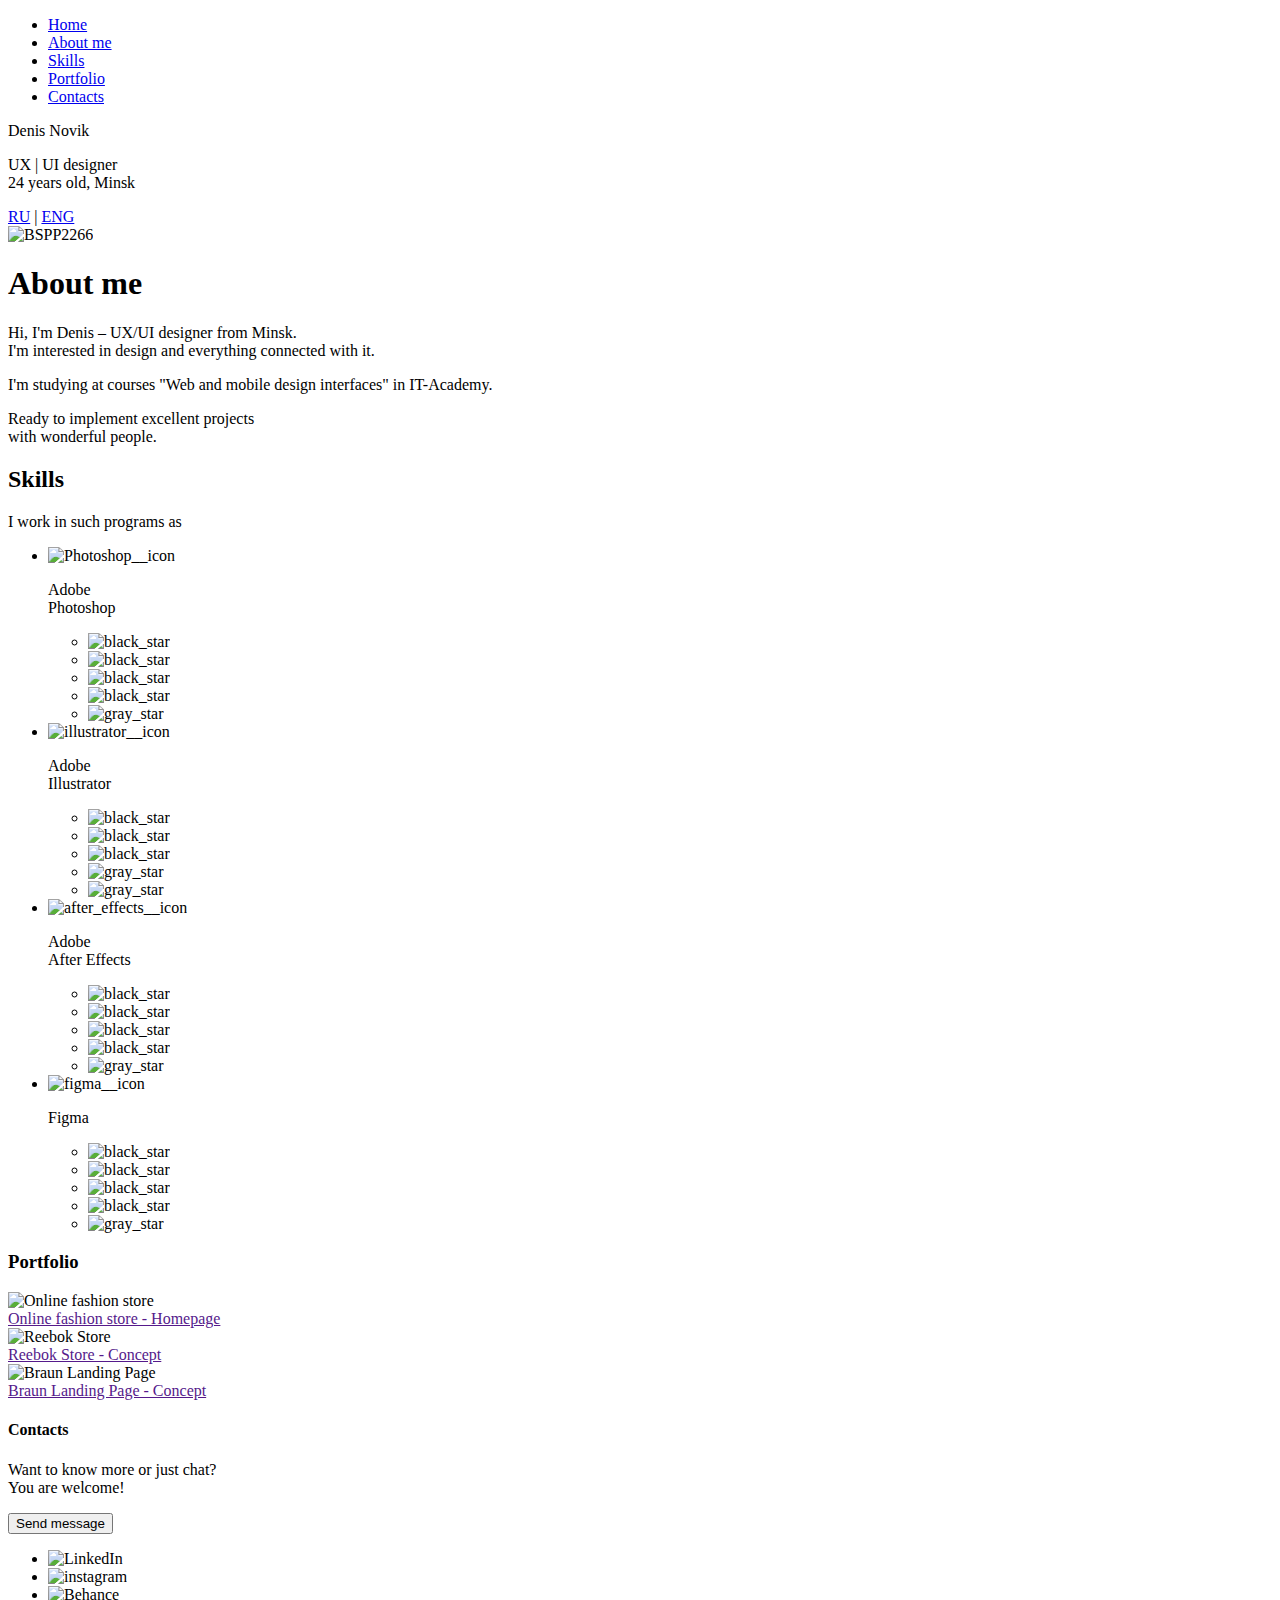
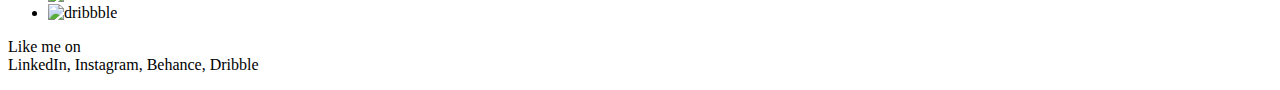
==== index.html @ ffacd22c "Rename index.en.html to index.html" ====
<!DOCTYPE html>
<html lang="en">
<head>
    <meta charset="UTF-8">
    <meta name="viewport" content="width=device-width, initial-scale=1.0">
    <title>Denis Novik</title>
    <link rel="stylesheet" href="C:\Users\User\Desktop\фигма\css\reset.css">
    <link rel="stylesheet" href="C:\Users\User\Desktop\фигма\css\style.css">
</head>
<body>
    <!-- шапка -->
    <div class="head">
        <header class="header">
        
            <nav class="header__nav">
                <ul class="header__list">
                    <li class="header__item">
                        <a href="#!" class="header__link__home">Home</a>
                    </li>
                    <li class="header__item">
                        <a href="#!" class="header__link">About me</a>
                    </li>
                    <li class="header__item">
                        <a href="#!" class="header__link">Skills</a>
                    </li>
                    <li class="header__item">
                        <a href="#!" class="header__link">Portfolio</a>
                    </li>
                    <li class="header__item">
                        <a href="#!" class="header__link">Contacts</a>
                    </li>
                </ul>
            </nav>
            
        </header>

        <div class="info">
            <p class="name">Denis Novik</p>
            <p class="about_denis">UX | UI designer <br> 24 years old, Minsk</p>
            <div class="lang"> <a href="index.ru.html" class="ru">RU</a> | <a href="index.en.html" class="en">ENG</a></div>
        </div>
        
        <div class="photo">
            <img src="./img/BSPP2266.jpg" alt="BSPP2266" class="photo" width="940">
        </div>
    </div>

    <!-- Блок “Обо мне” -->
    <div class="about_me__wrapper">
        <div class="background">
            <div class="about_me">
                <h1 class="about__title">About me</h1>
                <div class="about__wrapper">
                    <p class="about__subtitle">Hi, I'm Denis – UX/UI designer from Minsk. 
                       <br> I'm interested in design and everything connected with it.</p>
                    <p class="about__subtitle">I'm studying at courses "Web and mobile design 
                        interfaces" in IT-Academy.</p>
                    <p class="about__subtitle">Ready to implement excellent projects
                       <br> with wonderful people.</p>
                </div>
            </div>
        </div>
    </div>
    

    <!-- Раздел “Навыки” -->
    <div class="skills">
        <h2 class="skills__title">Skills</h2>
        <p class="skills_subtitle">I work in such programs as</p>
        <ul class="skills__programs">
            <li class="program__info">
                <img src="/img/Photoshop__icon.png" alt="Photoshop__icon">
                <p class="program__text">Adobe <br> Photoshop</p>               
                <ul class="stars">
                    <li class="star"><img src="/img/black_star.png" alt="black_star"></li>
                    <li class="star"><img src="/img/black_star.png" alt="black_star"></li>
                    <li class="star"><img src="/img/black_star.png" alt="black_star"></li>
                    <li class="star"><img src="/img/black_star.png" alt="black_star"></li>
                    <li class="star"><img src="/img/gray_star.png" alt="gray_star"></li>
                </ul>
            </li>
            <li class="program__info">
                <img src="/img/illustrator__icon.png" alt="illustrator__icon">
                <p class="program__text">Adobe <br> Illustrator</p>
                <ul class="stars">
                    <li class="star"><img src="/img/black_star.png" alt="black_star"></li>
                    <li class="star"><img src="/img/black_star.png" alt="black_star"></li>
                    <li class="star"><img src="/img/black_star.png" alt="black_star"></li>
                    <li class="star"><img src="/img/gray_star.png" alt="gray_star"></li>
                    <li class="star"><img src="/img/gray_star.png" alt="gray_star"></li>
                </ul>
            </li>
            <li class="program__info">
                <img src="/img/after_effects__icon.png" alt="after_effects__icon">
                <p class="program__text">Adobe <br> After Effects</p>
                <ul class="stars">
                    <li class="star"><img src="/img/black_star.png" alt="black_star"></li>
                    <li class="star"><img src="/img/black_star.png" alt="black_star"></li>
                    <li class="star"><img src="/img/black_star.png" alt="black_star"></li>
                    <li class="star"><img src="/img/black_star.png" alt="black_star"></li>
                    <li class="star"><img src="/img/gray_star.png" alt="gray_star"></li>
                </ul>
            </li>
            <li class="program__info">
                <img src="/img/figma__icon.png" alt="figma__icon">
                <p class="program__text">Figma</p>
                <ul class="stars">
                    <li class="star"><img src="/img/black_star.png" alt="black_star"></li>
                    <li class="star"><img src="/img/black_star.png" alt="black_star"></li>
                    <li class="star"><img src="/img/black_star.png" alt="black_star"></li>
                    <li class="star"><img src="/img/black_star.png" alt="black_star"></li>
                    <li class="star"><img src="/img/gray_star.png" alt="gray_star"></li>
                </ul>
            </li>
        </ul>
    </div>

    <!-- Портфолио -->
    <div class="background">
        <div class="portfolio">
            <h3 class="portfolio__title">Portfolio</h3>
            <img src="/img/Слой 8.png" alt="Online fashion store">
            <div class="portfolio__link__holder">
                <a href="" class="portfolio__link">Online fashion store - Homepage</a>
            </div>
            <img src="/img/reebok_web.png" alt="Reebok Store">
            <div class="portfolio__link__holder">
                <a href="" class="portfolio__link">Reebok Store - Concept</a>
            </div>
            <img src="/img/braun.png" alt="Braun Landing Page">
            <div class="portfolio__link__holder">
                <a href="" class="portfolio__link">Braun Landing Page - Concept</a>
            </div>
        </div>
    </div>  

    <!-- Футер -->
    <div class="footer">
        <h4 class="footer__title">Contacts</h4>
        <p class="footer__subtitle">Want to know more or just chat? <br> You are welcome!</p>
        <div class="button">
            <button class="send_message">Send message</button>
        </div>
        <ul class="contacts__list">
            <li class="contacts_link"><img src="/img/LinkedIn.png" alt="LinkedIn"></li>
            <li class="contacts_link"><img src="/img/inst.png" alt="instagram"></li>
            <li class="contacts_link"><img src="/img/Behance.png" alt="Behance"></li>
            <li class="contacts_link"><img src="/img/dribbble.png" alt="dribbble "></li>
        </ul>
        <p class="like_me">Like me on <br> LinkedIn, Instagram, Behance, Dribble</p>
    </div>
</body>
</html>
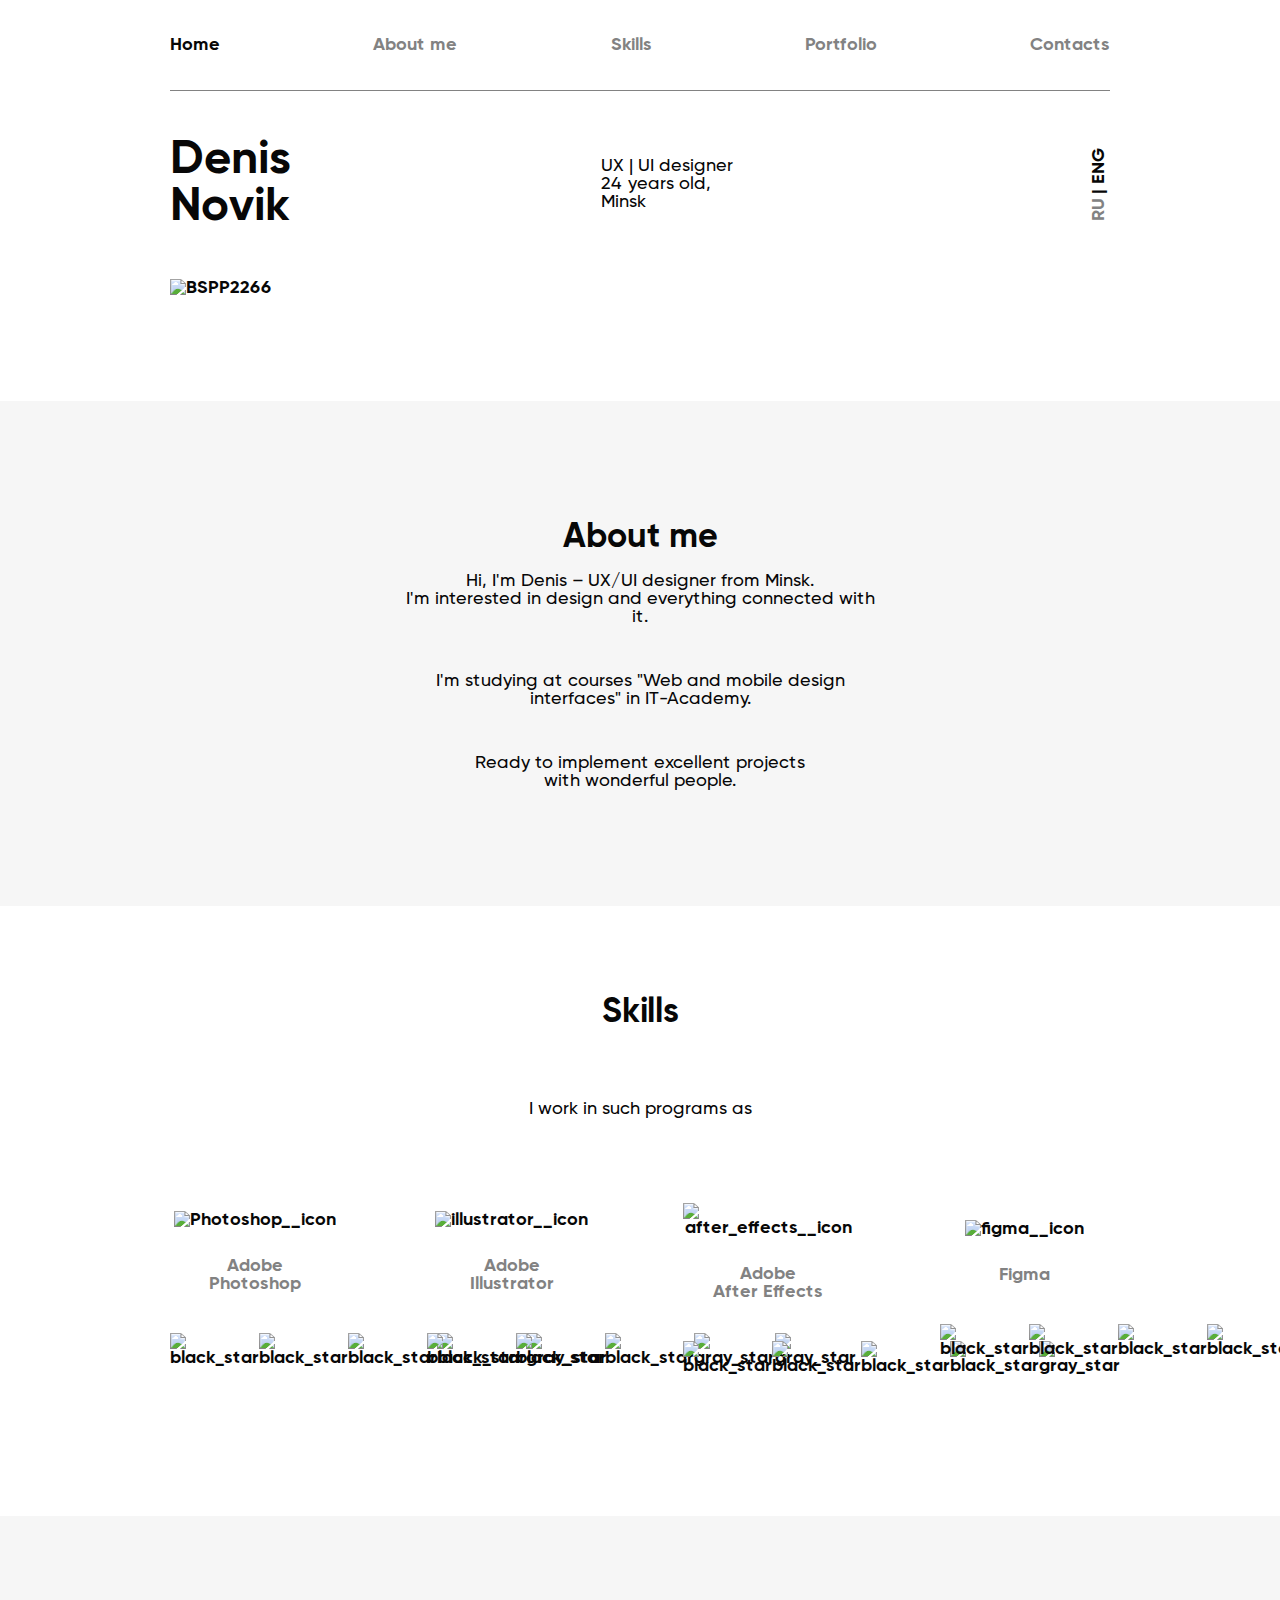
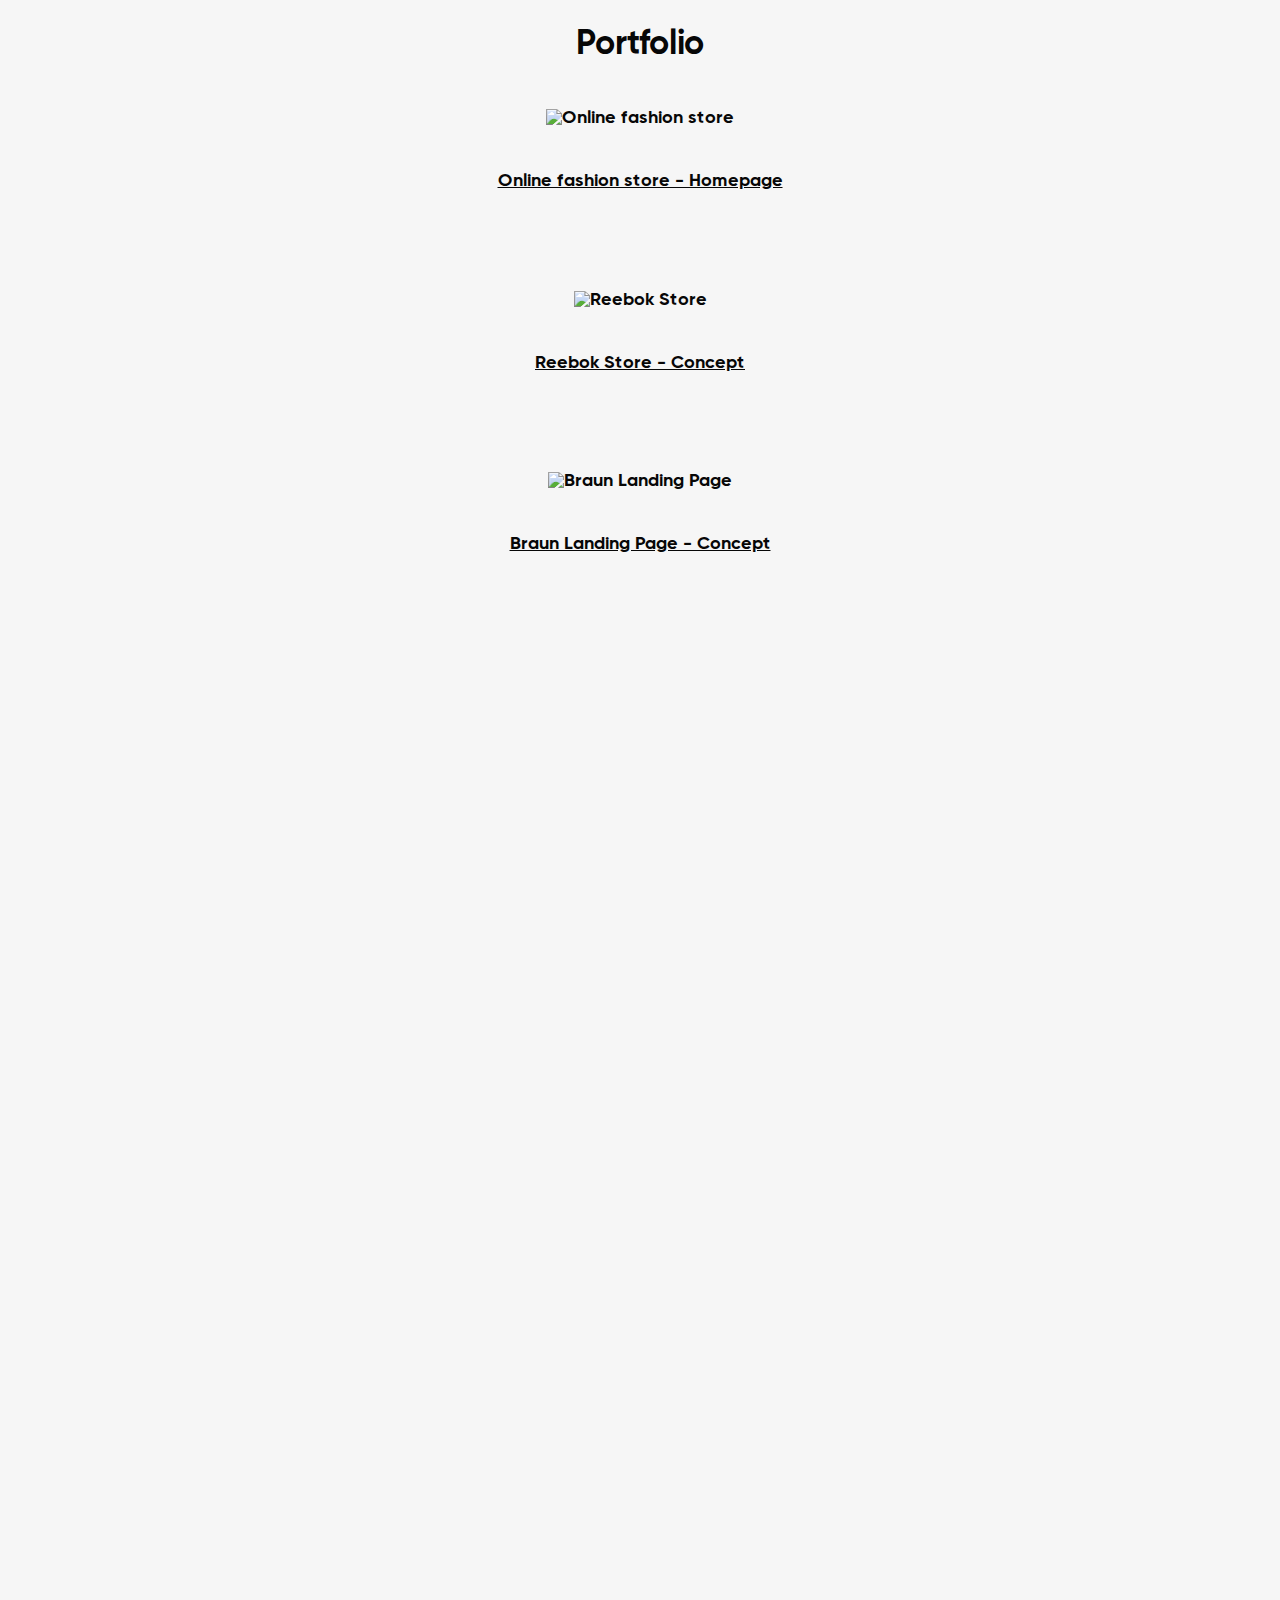
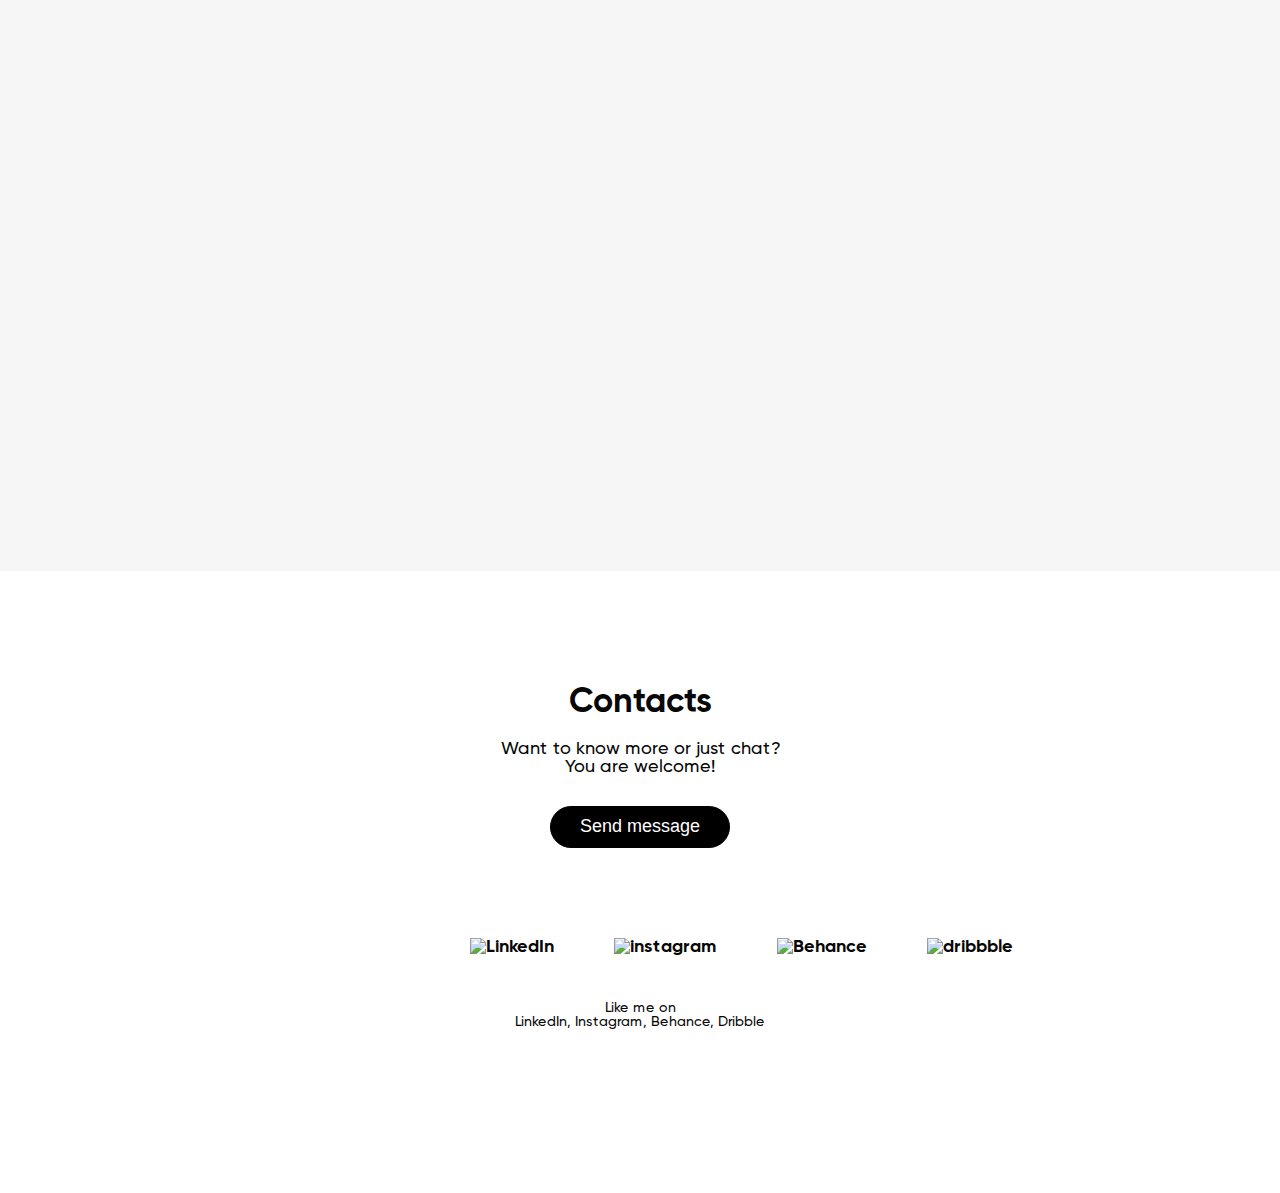
==== commit c1583448: "changed css" ====
--- a/index.html
+++ b/index.html
@@ -4,8 +4,8 @@
     <meta charset="UTF-8">
     <meta name="viewport" content="width=device-width, initial-scale=1.0">
     <title>Denis Novik</title>
-    <link rel="stylesheet" href="C:\Users\User\Desktop\фигма\css\reset.css">
-    <link rel="stylesheet" href="C:\Users\User\Desktop\фигма\css\style.css">
+    <link rel="stylesheet" href="reset.css">
+    <link rel="stylesheet" href="style.css">
 </head>
 <body>
     <!-- шапка -->
--- a/style.css
+++ b/style.css
@@ -0,0 +1,229 @@
+@font-face {
+    font-family: 'Gilroy';
+    src: url('../fonts/Gilroy-Medium.eot');
+    src: local('Gilroy Medium'), local('Gilroy-Medium'),
+        url('../fonts/Gilroy-Medium.eot?#iefix') format('embedded-opentype'),
+        url('../fonts/Gilroy-Medium.woff2') format('woff2'),
+        url('../fonts/Gilroy-Medium.woff') format('woff'),
+        url('../fonts/Gilroy-Medium.ttf') format('truetype');
+    font-weight: 500;
+    font-style: normal;
+}
+@font-face {
+    font-family: 'Gilroy';
+    src: url('../fonts/Gilroy-Bold.eot');
+    src: local('Gilroy Bold'), local('Gilroy-Bold'),
+        url('../fonts/Gilroy-Bold.eot?#iefix') format('embedded-opentype'),
+        url('../fonts/Gilroy-Bold.woff2') format('woff2'),
+        url('../fonts/Gilroy-Bold.woff') format('woff'),
+        url('../fonts/Gilroy-Bold.ttf') format('truetype');
+    font-weight: bold;
+    font-style: normal;
+}
+/* ОСНОВНОЕ */
+html{
+    background: #FFFFFF;
+}
+body{
+    font-family: 'Gilroy';
+    font-weight: bold;
+    font-style: normal;
+    font-size: 18px;
+    color: rgba(7, 7, 7);
+}
+.head{
+    width: 940px;
+    margin: auto;
+}
+.background{
+    background: #F6F6F6;
+}
+img:hover{
+    cursor: pointer;
+}
+/* ШАПКА */
+.header{
+    width: 940px;
+    border-bottom: 1px solid #828282;
+    position: fixed;
+    top: 0;
+    z-index:99999999;
+}
+.header__list{
+    background: white;
+    height: 90px;
+    list-style: none;
+    display: flex;
+    flex-wrap: wrap;
+    align-items: center;
+    justify-content: space-between;
+}
+.header__item{
+    font-weight: bold;
+}
+.header__link{
+    text-decoration: none;
+    color: rgba(130, 130, 130);
+    line-height: 22px;
+}
+.header__link__home{
+    text-decoration: none;
+    color: inherit;
+}
+.header__item:hover, .header__item:focus, .header__item:active{
+    opacity: .75;
+}
+.info{
+    display:  flex;
+    align-items: center;
+    justify-content: space-between;
+    margin-top: 90px;
+    height: 188px;
+}
+.name{
+    font-size: 47px;
+    max-width: 125px;
+}
+.about_denis{
+    max-width: 155px;
+    font-weight: 500;
+}
+.lang{
+    transform: rotate(270deg);
+    margin-right: -26px;
+}
+.ru{
+    color: #828282;
+    text-decoration: none;
+}
+.en{
+    color: inherit;
+    text-decoration: none;
+}
+/* ОБО МНЕ */
+.about_me__wrapper{
+    padding-top: 104px;
+}
+.about_me{
+    margin-top: 103;
+    width: 940px;
+    margin: auto;
+    height: 505px;
+    text-align: center;
+}
+.about__title{
+    padding-top: 120px;
+    padding-bottom: 17px;
+    font-size: 34px;
+}
+.about__wrapper{
+    display: flex;
+    flex-direction: column;
+    align-items: center;
+    justify-content: space-between;
+    height: 218px;
+}
+.about__subtitle{
+    font-weight: 500;
+    max-width: 485px;
+}
+/* НАВЫКИ */
+.skills{
+    width: 940px;
+    margin: auto;
+    text-align: center;
+    height: 610px;
+}
+.skills__title{
+    padding-top: 90px;
+    font-size: 34px;
+    padding-bottom: 70px;
+}
+.wrapper__skills{
+    display: flex;
+    flex-direction: column;
+    align-items: center;
+    justify-content: space-between;
+}
+.skills_subtitle{
+    font-weight: 500;
+    padding-bottom: 85px;
+}
+.skills__programs{
+    display: flex;
+    align-items: center;
+    justify-content: space-between;
+}
+.program__text{
+    color: rgba(130, 130, 130, 1);
+    padding-top: 28px;
+    padding-bottom: 40px;
+}
+.program__info{
+    width: 170px;
+}
+.stars{
+    display: flex;
+    align-items: center;
+    justify-content: space-between;
+}
+/* ПОРТФОЛИО */
+.portfolio{
+    width: 940px;
+    margin: auto;
+    text-align: center;
+    height: 2255px;
+}
+.portfolio__title{
+    padding-top: 112px;
+    padding-bottom: 47px;
+    font-size: 34px;
+}
+.portfolio__link{
+    color: inherit;
+}
+.portfolio__link__holder{
+    padding-top: 45px;
+    padding-bottom: 100px;
+}
+
+
+/* ФУТЕР */
+.footer{
+    width: 940px;
+    margin: auto;
+    text-align: center;
+    height: 622px;
+}
+.footer__title{
+    padding-top: 115px;
+    padding-bottom: 20px;
+    font-size: 34px;
+}
+.footer__subtitle{
+    font-weight: 500;
+    padding-bottom: 30px;
+}
+.button{
+    padding-bottom: 90px;
+}
+.send_message{
+    color: white;
+    background: black;
+    width: 180px;
+    height: 42px;
+    border: 1px solid black;
+    border-radius: 30px;
+}
+.contacts__list{
+    display: flex;
+    padding-left: 300px;
+    padding-bottom: 45px;
+}
+.contacts_link{
+    padding-right: 60px;
+}
+.like_me{
+    font-weight: 500;
+    font-size: 14px;
+}
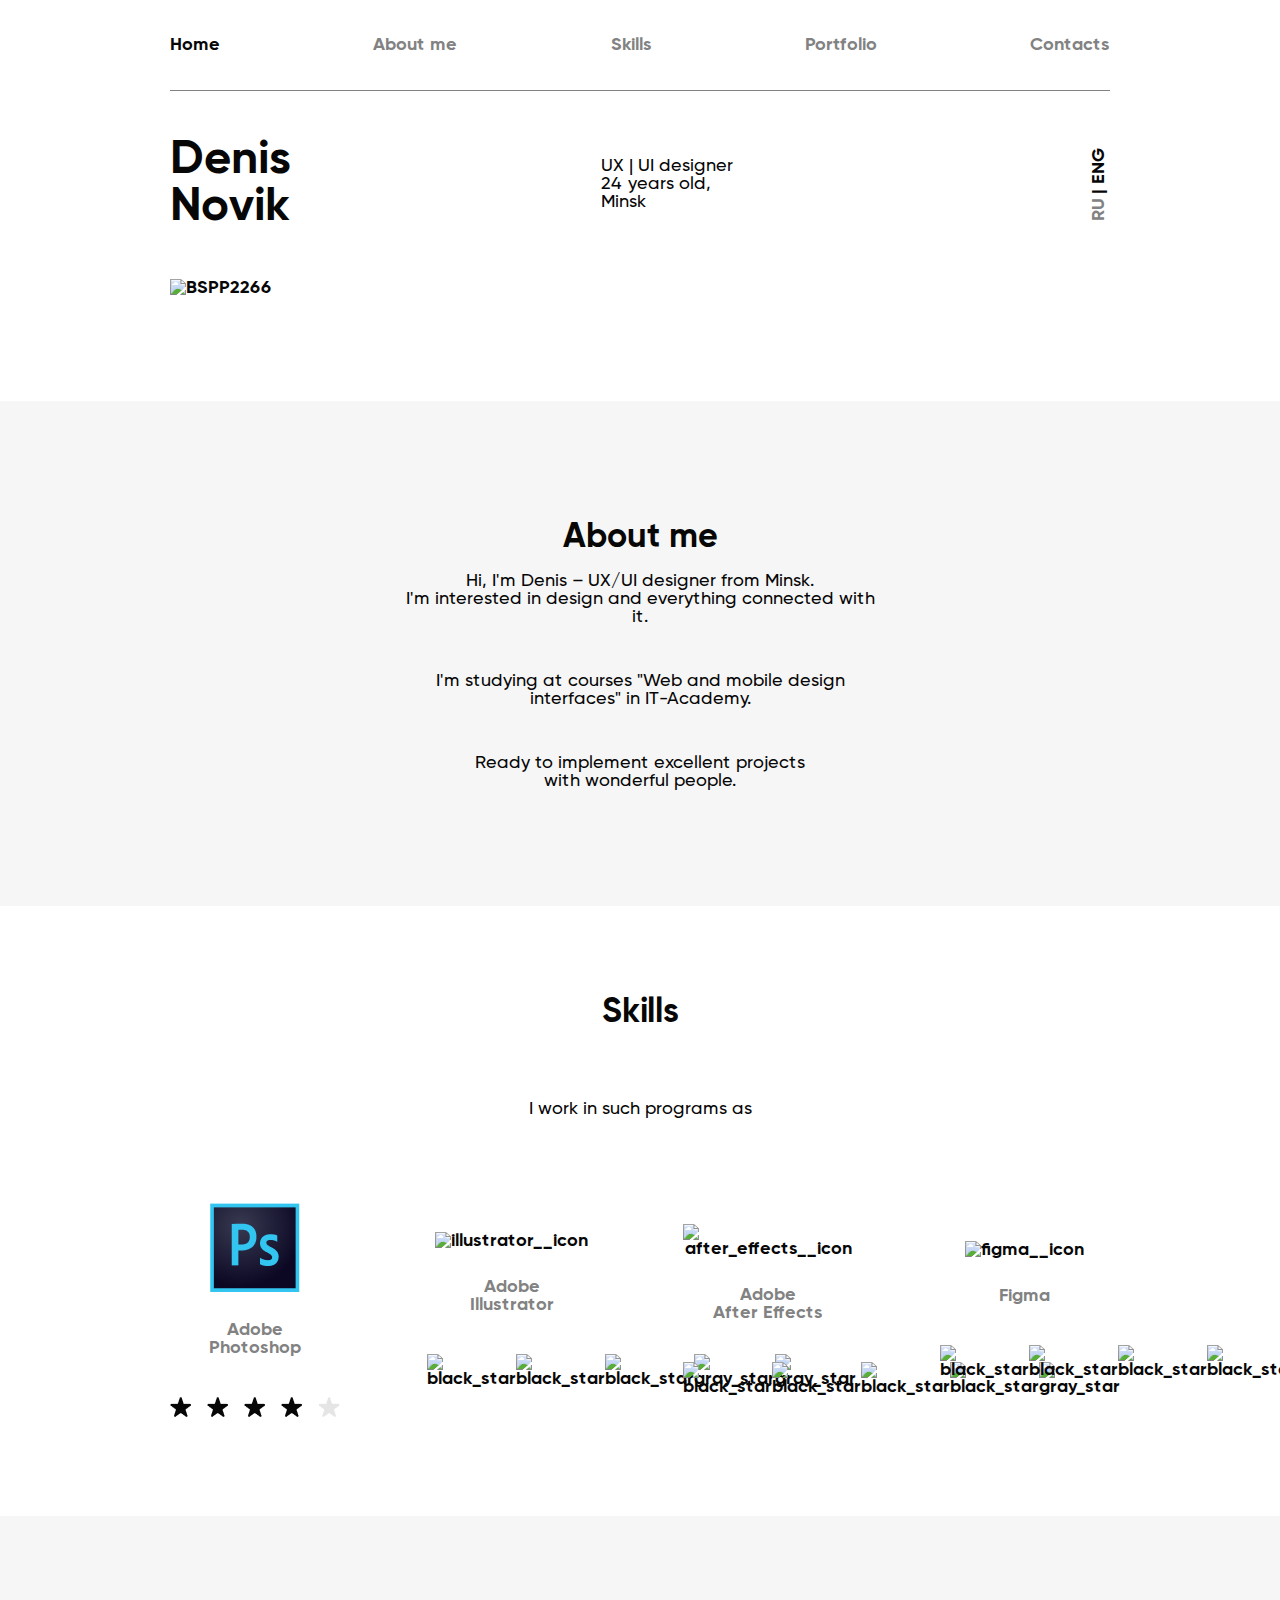
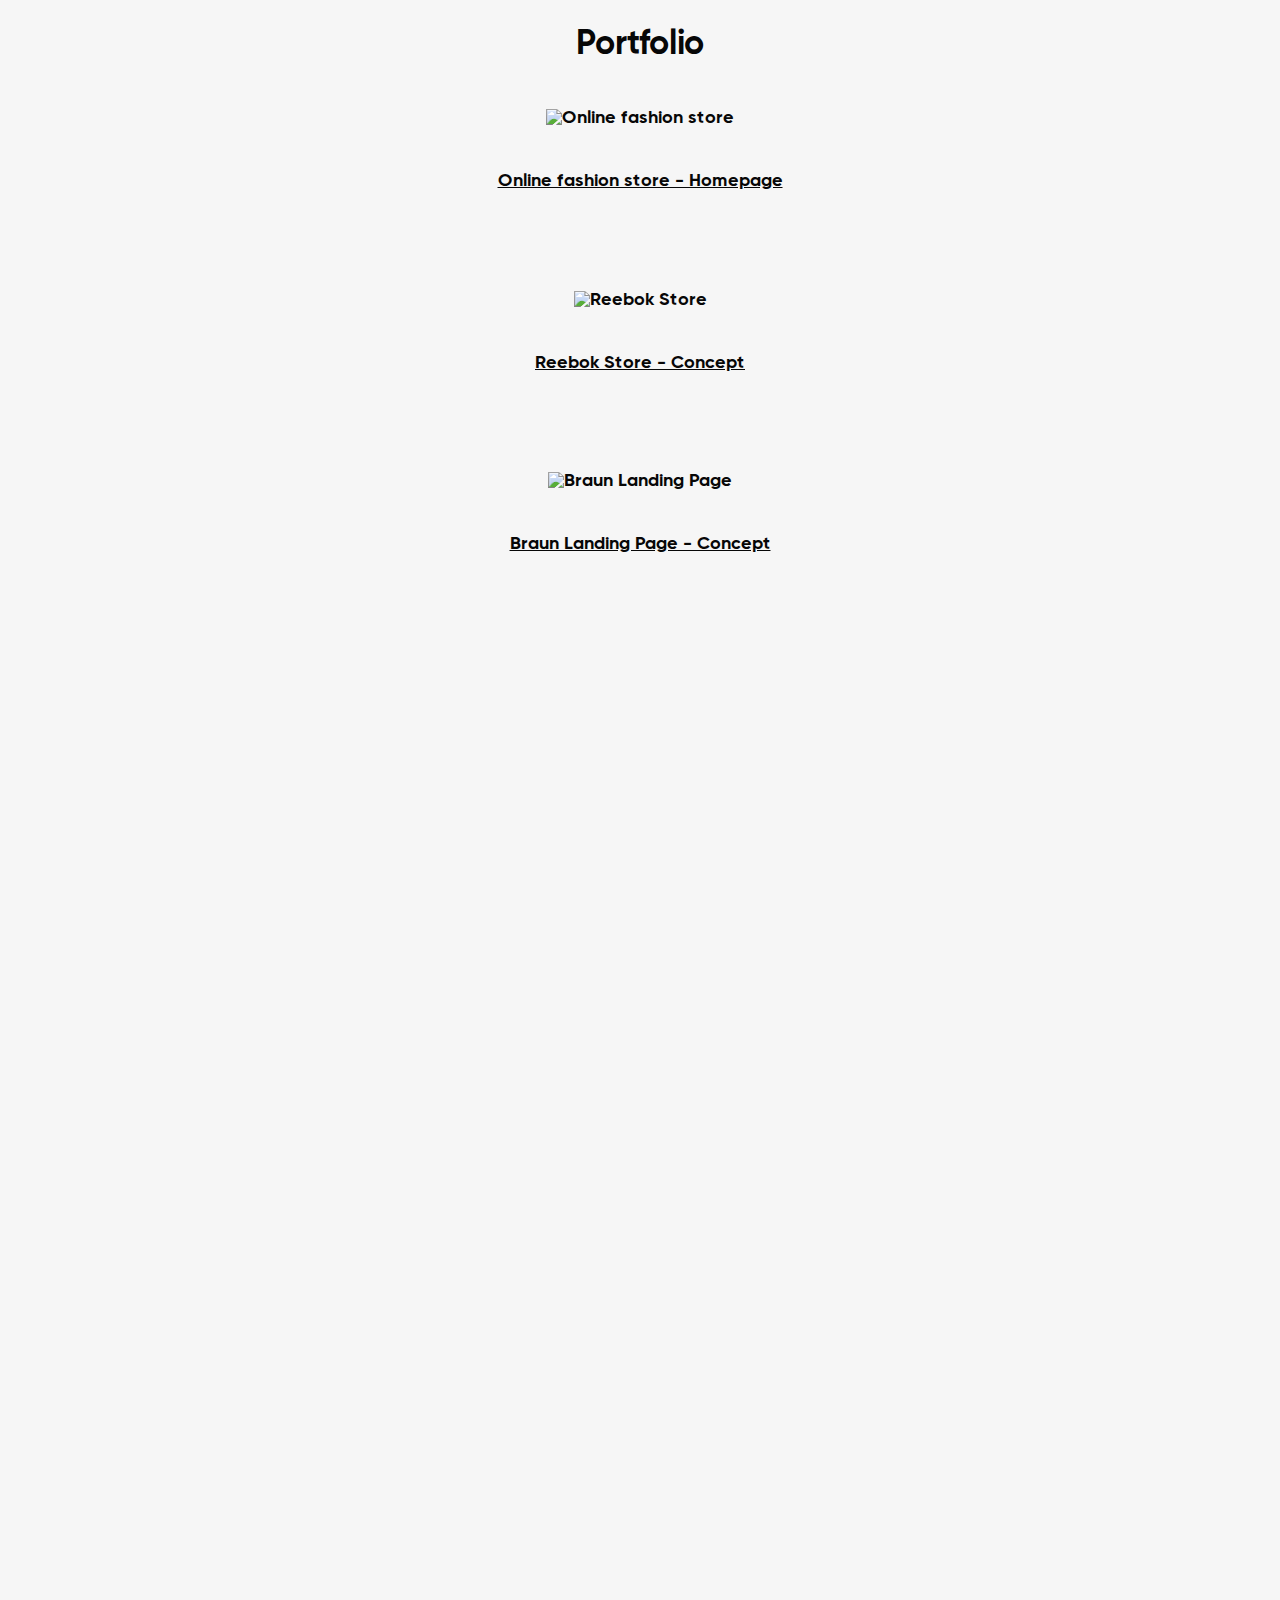
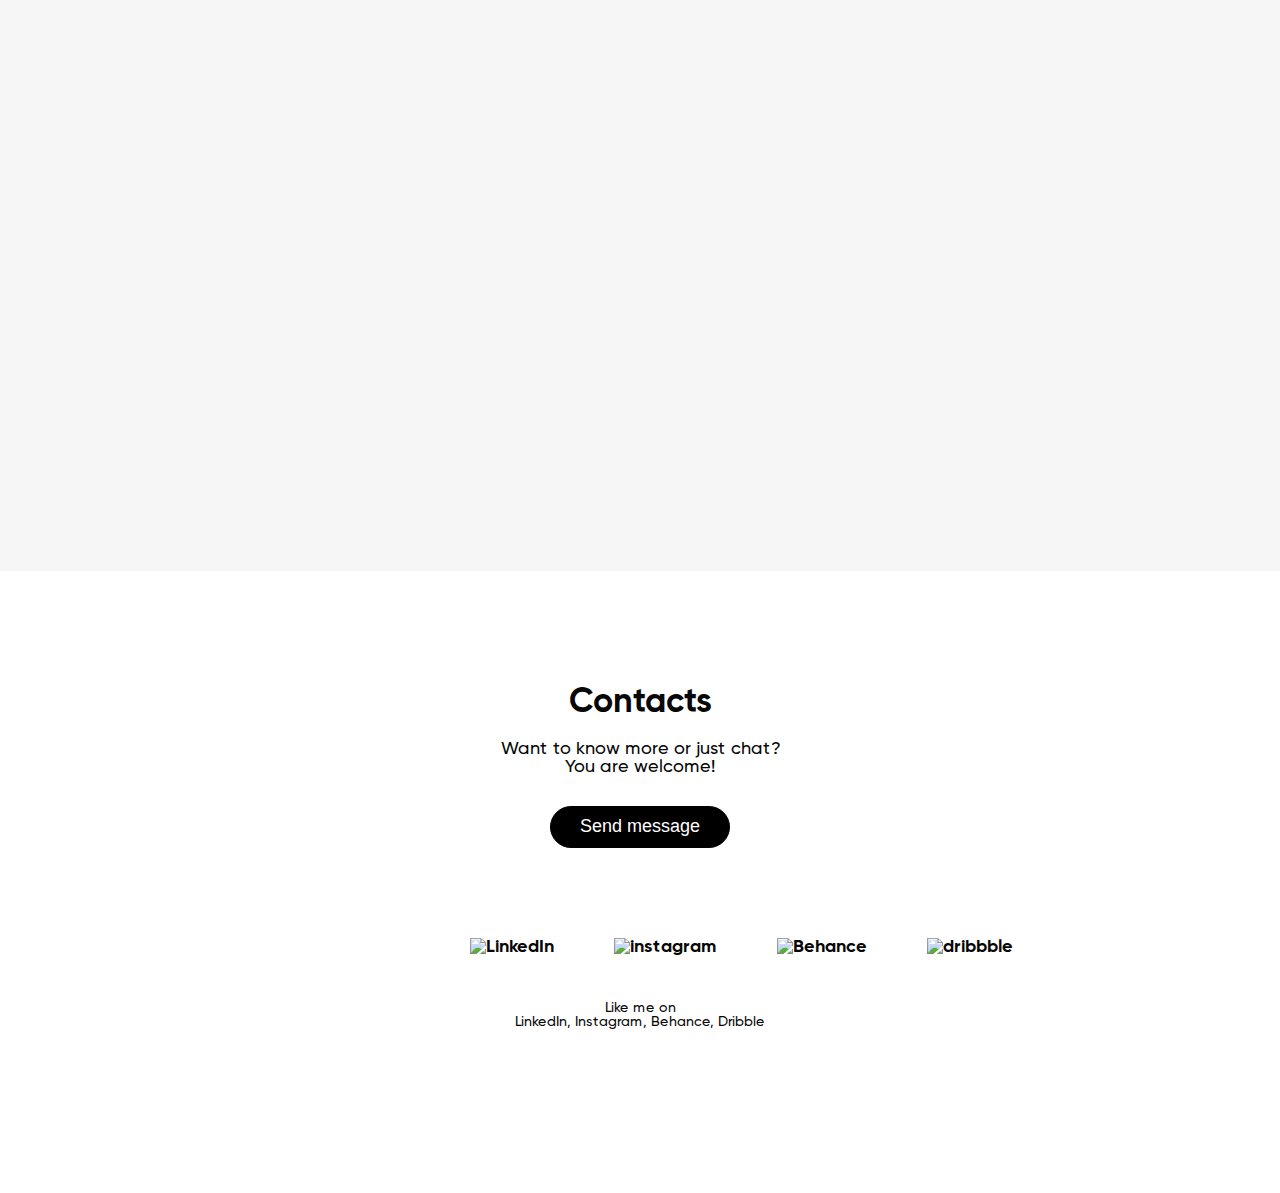
==== commit a0d8ad95: "s" ====
--- a/index.html
+++ b/index.html
@@ -4,8 +4,8 @@
     <meta charset="UTF-8">
     <meta name="viewport" content="width=device-width, initial-scale=1.0">
     <title>Denis Novik</title>
-    <link rel="stylesheet" href="reset.css">
-    <link rel="stylesheet" href="style.css">
+    <link rel="stylesheet" href="/reset.css">
+    <link rel="stylesheet" href="/style.css">
 </head>
 <body>
     <!-- шапка -->
@@ -69,14 +69,14 @@
         <p class="skills_subtitle">I work in such programs as</p>
         <ul class="skills__programs">
             <li class="program__info">
-                <img src="/img/Photoshop__icon.png" alt="Photoshop__icon">
+                <img src="/Photoshop__icon.png" alt="Photoshop__icon">
                 <p class="program__text">Adobe <br> Photoshop</p>               
                 <ul class="stars">
-                    <li class="star"><img src="/img/black_star.png" alt="black_star"></li>
-                    <li class="star"><img src="/img/black_star.png" alt="black_star"></li>
-                    <li class="star"><img src="/img/black_star.png" alt="black_star"></li>
-                    <li class="star"><img src="/img/black_star.png" alt="black_star"></li>
-                    <li class="star"><img src="/img/gray_star.png" alt="gray_star"></li>
+                    <li class="star"><img src="/black_star.png" alt="black_star"></li>
+                    <li class="star"><img src="/black_star.png" alt="black_star"></li>
+                    <li class="star"><img src="/black_star.png" alt="black_star"></li>
+                    <li class="star"><img src="/black_star.png" alt="black_star"></li>
+                    <li class="star"><img src="/gray_star.png" alt="gray_star"></li>
                 </ul>
             </li>
             <li class="program__info">
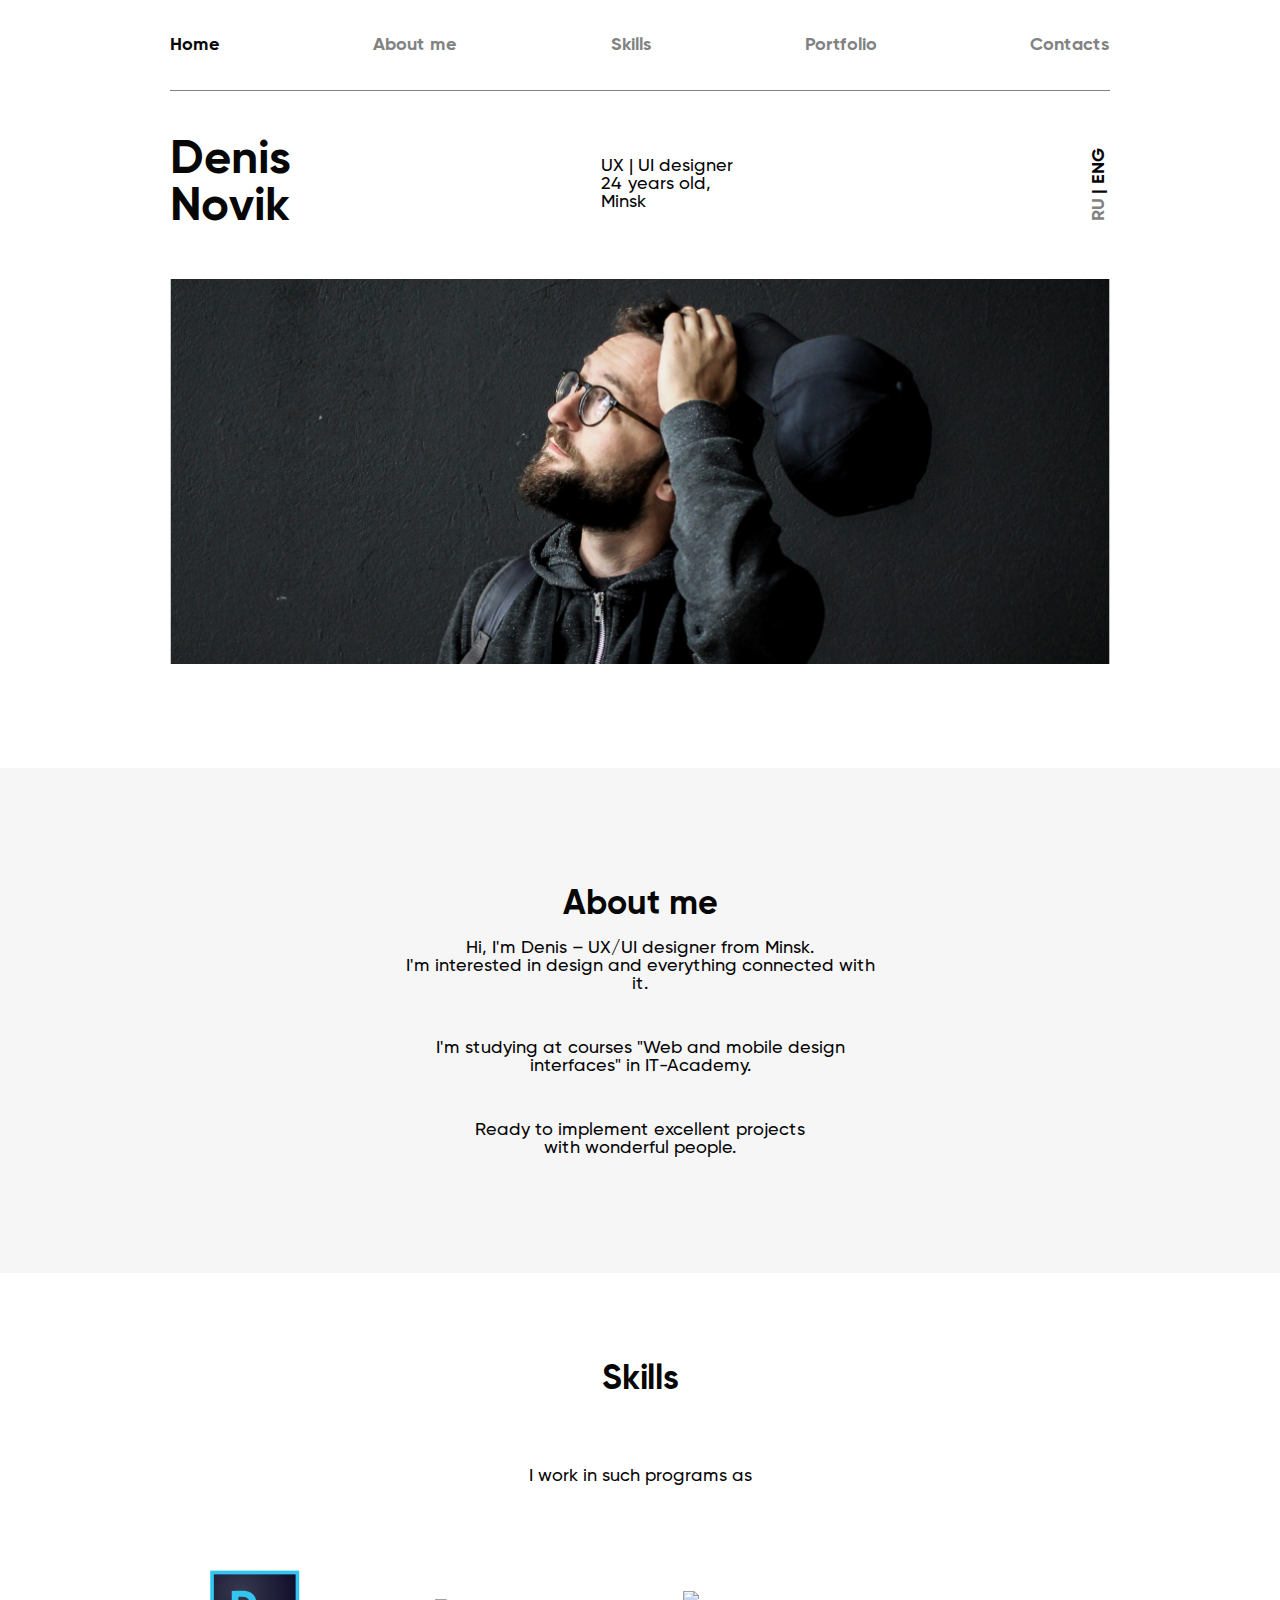
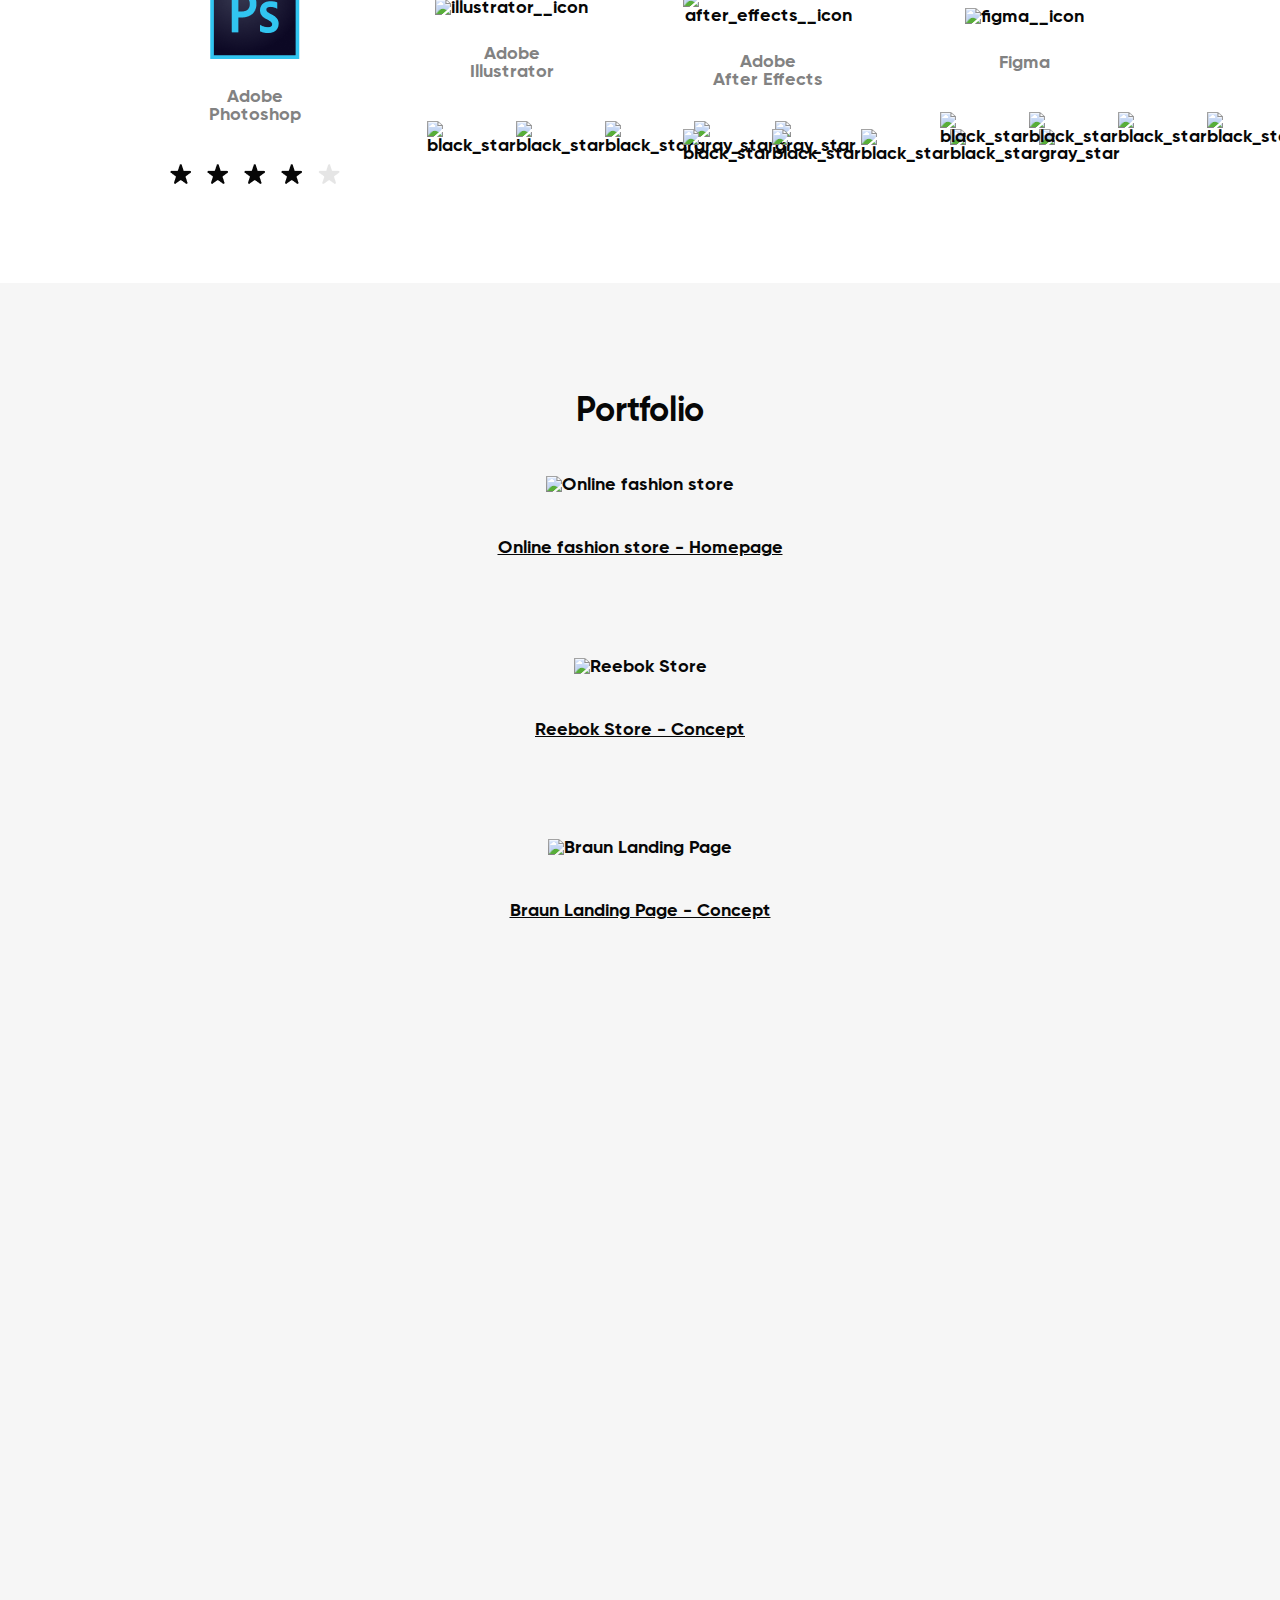
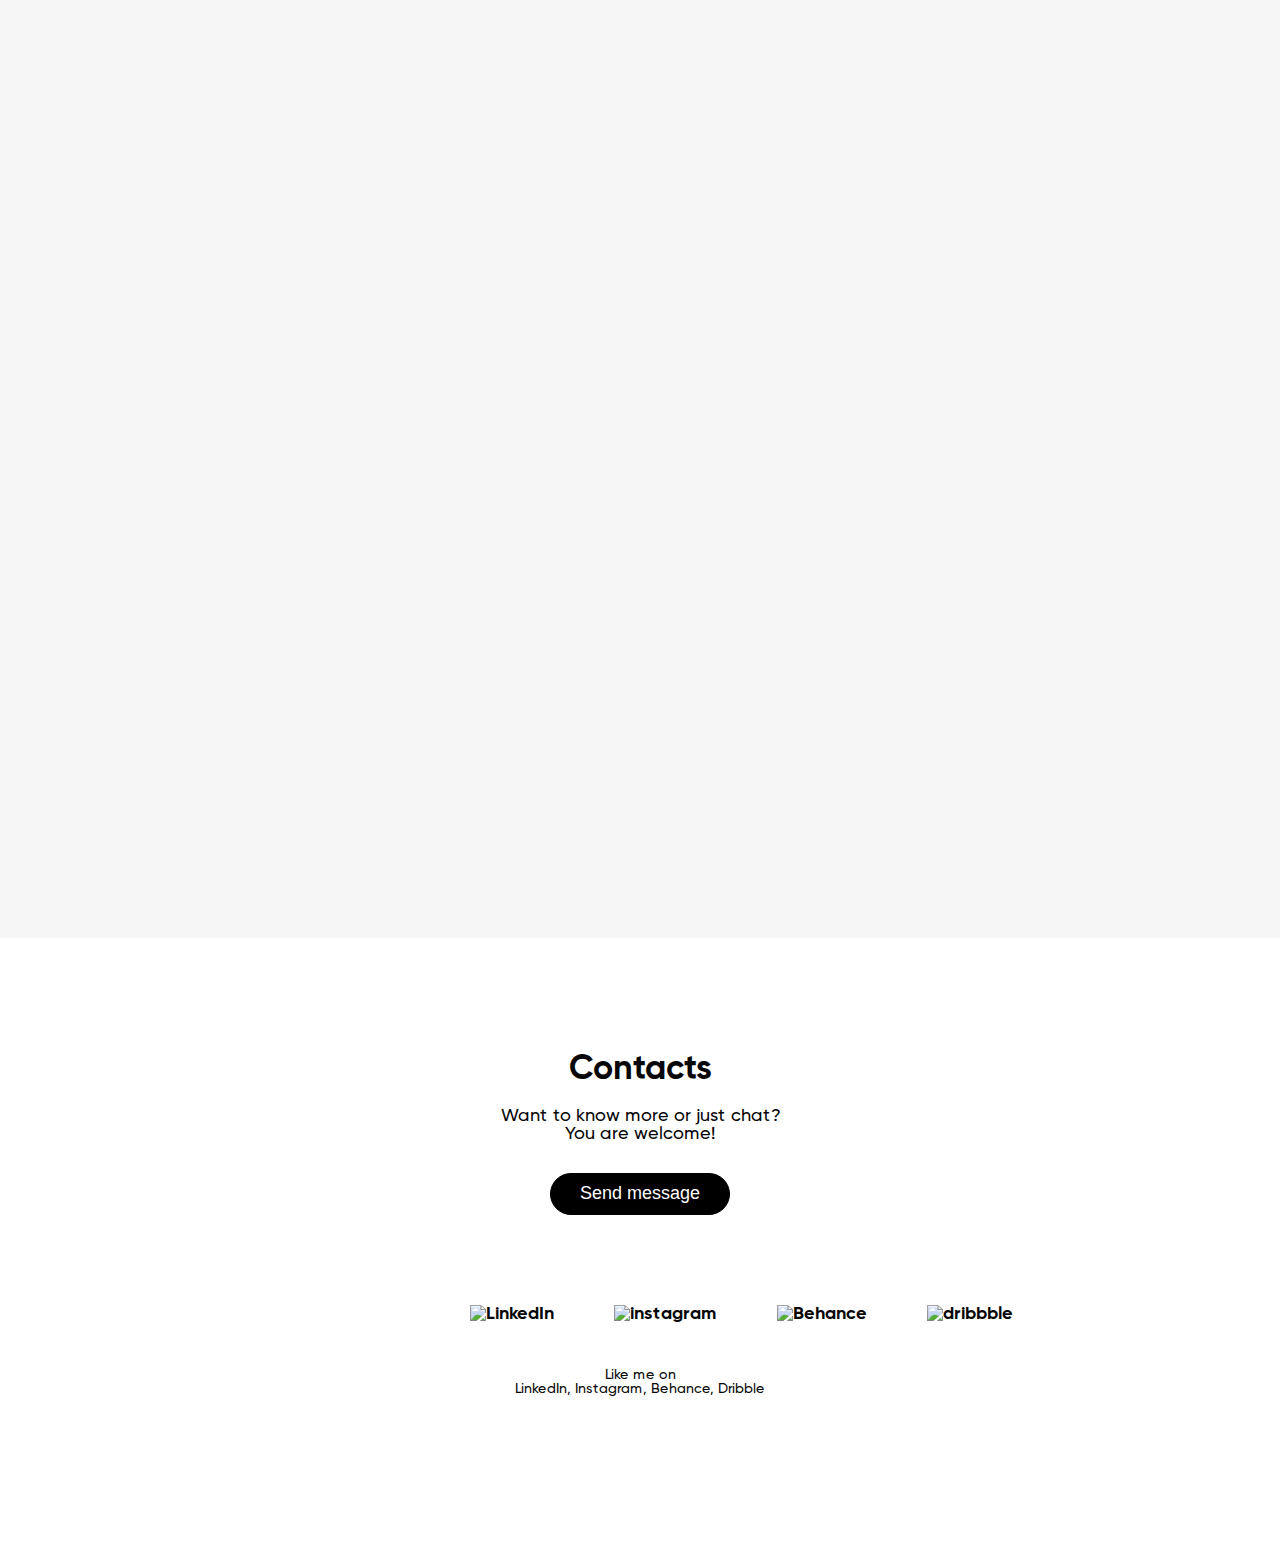
==== commit b63068c3: "ы" ====
--- a/index.html
+++ b/index.html
@@ -4,8 +4,8 @@
     <meta charset="UTF-8">
     <meta name="viewport" content="width=device-width, initial-scale=1.0">
     <title>Denis Novik</title>
-    <link rel="stylesheet" href="/reset.css">
-    <link rel="stylesheet" href="/style.css">
+    <link rel="stylesheet" href="./reset.css">
+    <link rel="stylesheet" href="./style.css">
 </head>
 <body>
     <!-- шапка -->
@@ -41,7 +41,7 @@
         </div>
         
         <div class="photo">
-            <img src="./img/BSPP2266.jpg" alt="BSPP2266" class="photo" width="940">
+            <img src="./BSPP2266.jpg" alt="BSPP2266" class="photo" width="940">
         </div>
     </div>
 
@@ -72,7 +72,7 @@
                 <img src="/Photoshop__icon.png" alt="Photoshop__icon">
                 <p class="program__text">Adobe <br> Photoshop</p>               
                 <ul class="stars">
-                    <li class="star"><img src="/black_star.png" alt="black_star"></li>
+                    <li class="star"><img src="./black_star.png" alt="black_star"></li>
                     <li class="star"><img src="/black_star.png" alt="black_star"></li>
                     <li class="star"><img src="/black_star.png" alt="black_star"></li>
                     <li class="star"><img src="/black_star.png" alt="black_star"></li>
